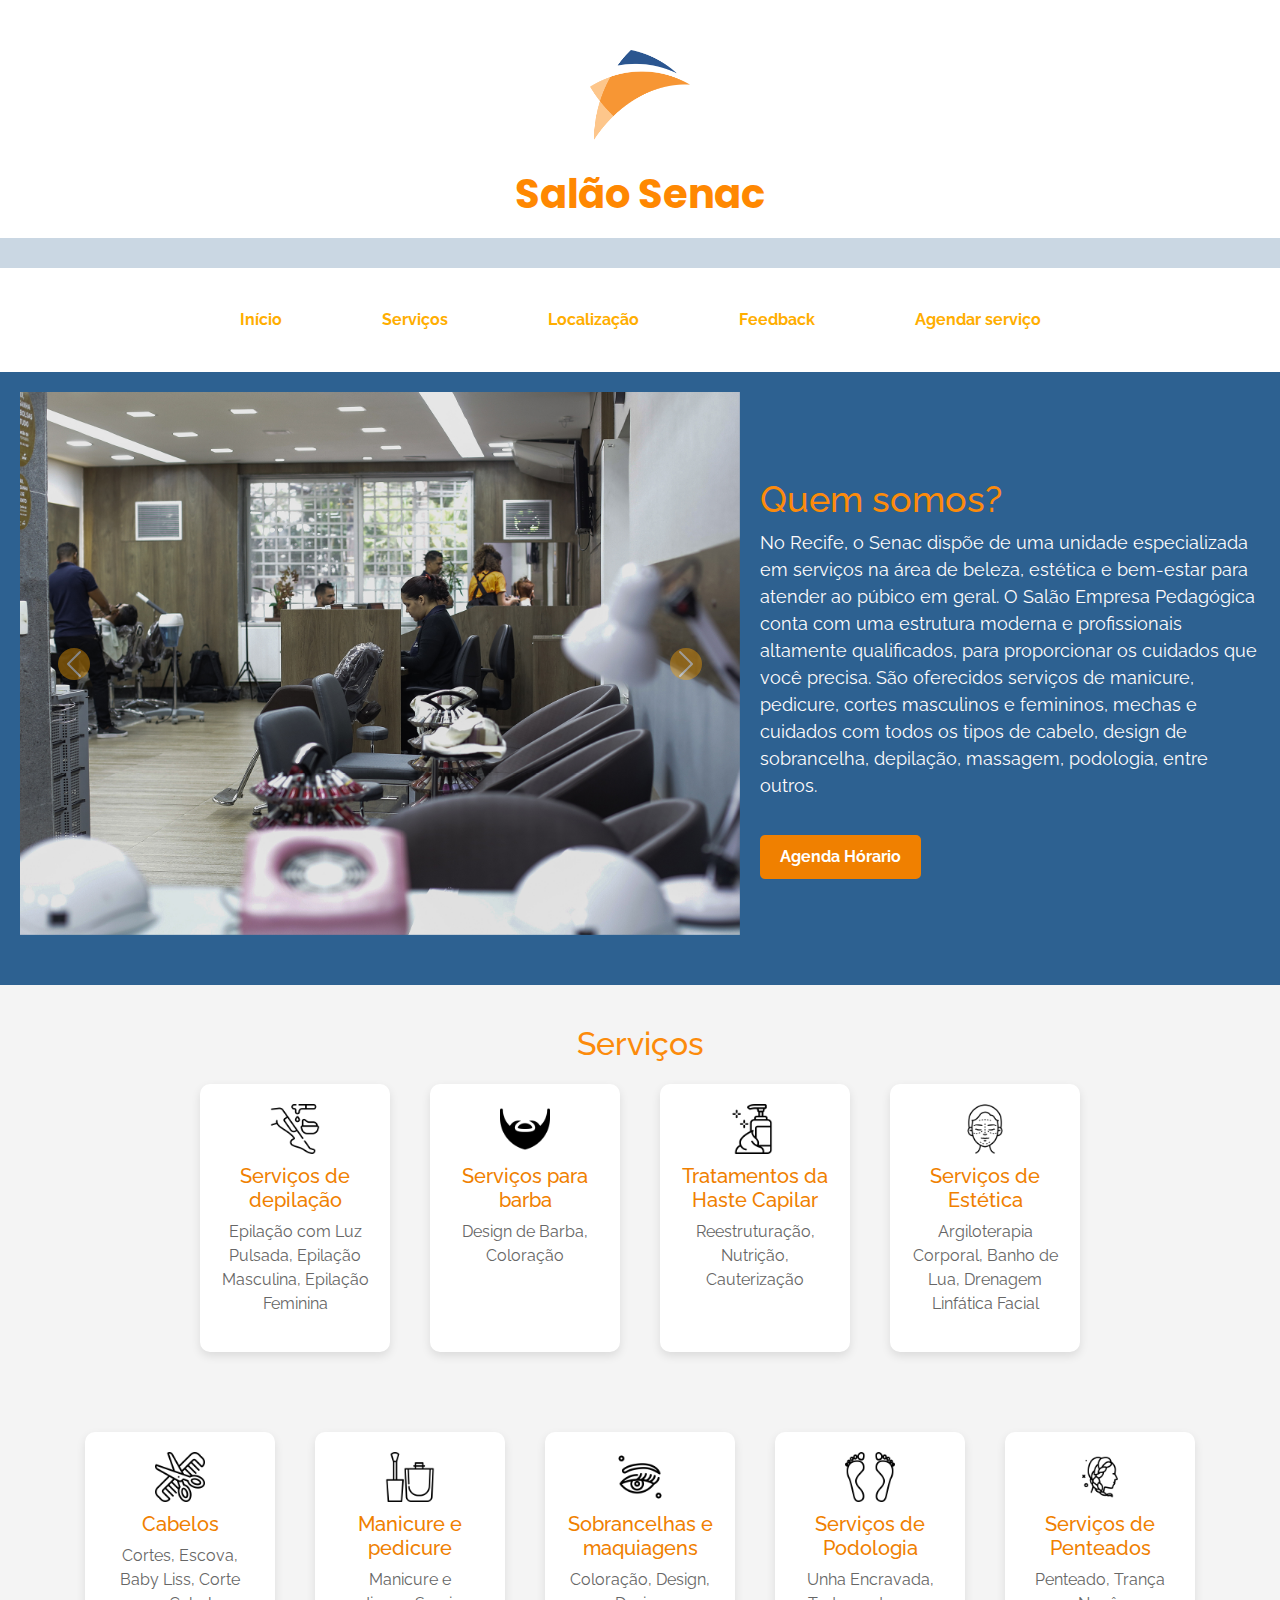
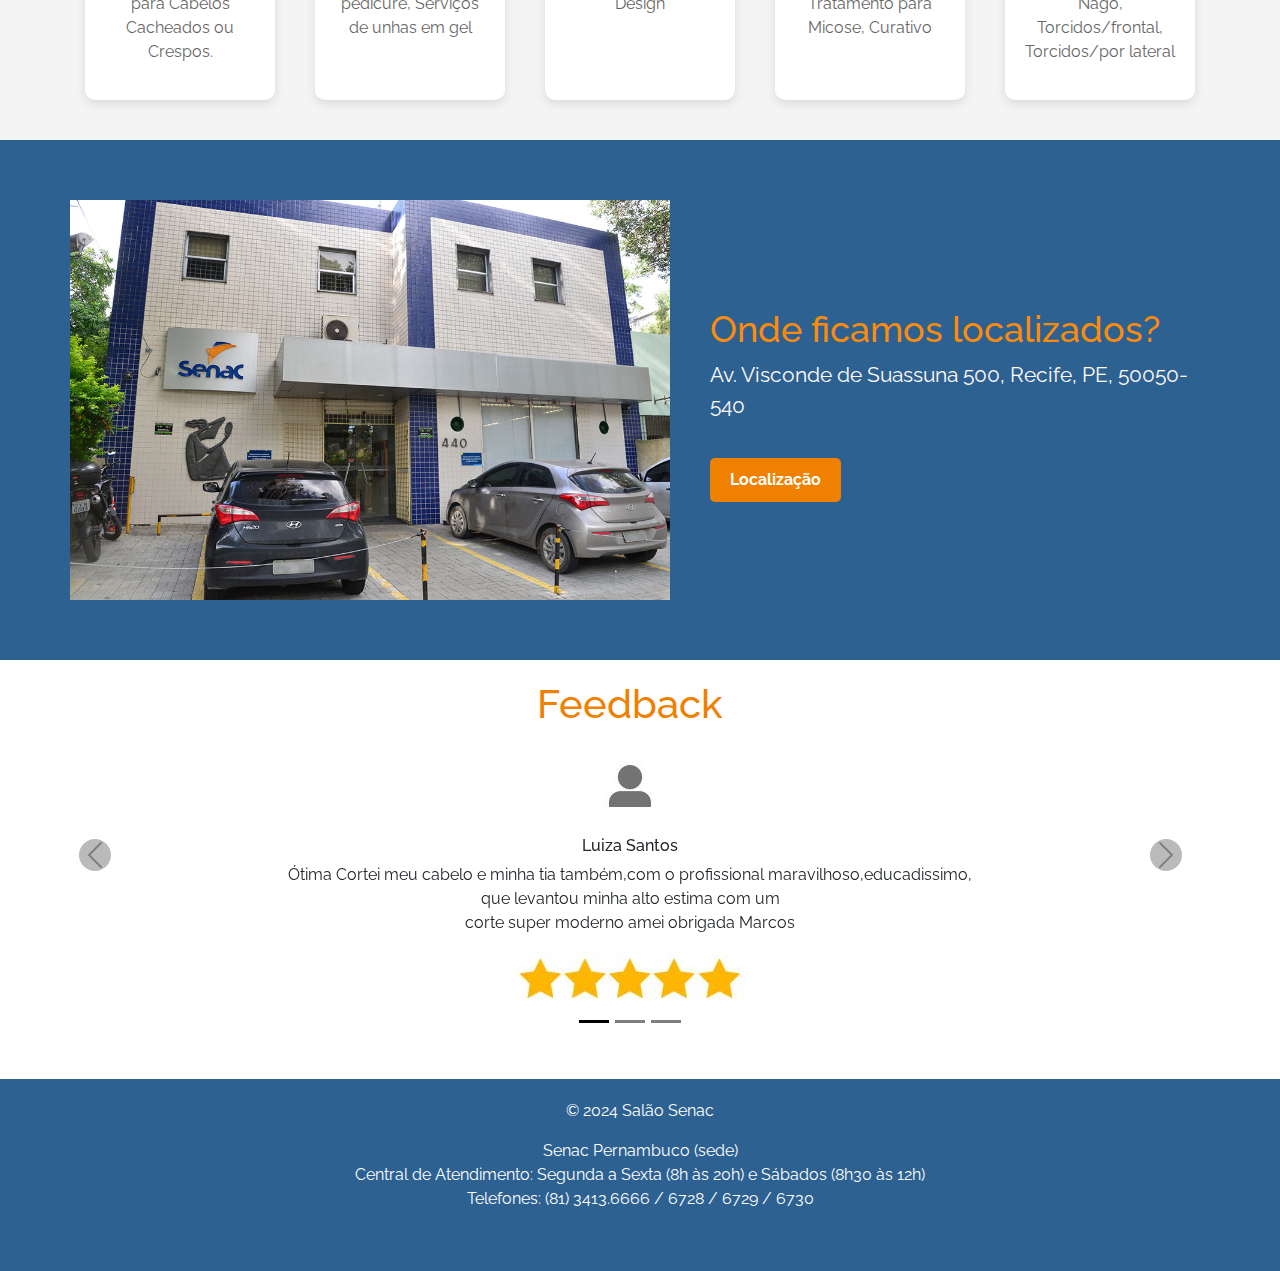
==== index.html @ ad8739a0 "index.html" ====
<!DOCTYPE html>
<html lang="pt-br">
<head>
    <meta charset="UTF-8">
    <meta name="viewport" content="width=device-width, initial-scale=1.0">
    <title>Salão Senac</title>
    <link rel="stylesheet" href="style/style.css">
    <link rel="shortcut icon" href="style/favicon.ico" type="image/x-icon">
    <link href="https://cdn.jsdelivr.net/npm/bootstrap@5.3.3/dist/css/bootstrap.min.css" rel="stylesheet" integrity="sha384-QWTKZyjpPEjISv5WaRU9OFeRpok6YctnYmDr5pNlyT2bRjXh0JMhjY6hW+ALEwIH" crossorigin="anonymous">
    <link rel="stylesheet" href="https://cdn.jsdelivr.net/npm/bootstrap-icons@1.11.3/font/bootstrap-icons.min.css">
    <link href="https://fonts.googleapis.com/css2?family=Poppins:wght@300;400;600&display=swap" rel="stylesheet">
</head>
<body>


    <div class="header">
      <img src="img/ico-logo.png" alt="Logo Senac">
        <h1>Salão Senac</h1>
    </div>
    <hr class="div custom-hr">

    <div class="nav">
        <a href="#inicio">Início</a>
        <a href="#services">Serviços</a>
        <a href="#localizacao">Localização</a>
        <a href="#Feedback">Feedback</a>
        <a href="componentes/agendamento.html">Agendar serviço</a>
    </div>

    <div class="inicio" id="inicio">
        <div id="carouselExample" class="carousel slide">
            <div class="carousel-inner">
              <div class="carousel-item active">
                <img src="img/FA3E0E1.jpg" class="d-block w-100" alt="...">
              </div>
              <div class="carousel-item">
                <img src="img/FAA7E41.jpg" class="d-block w-100" alt="...">
              </div>
              <div class="carousel-item">
                <img src="img/FACF621-1024x773.jpg" class="d-block w-100" alt="...">
              </div>
            </div>
            <button class="carousel-control-prev" type="button" data-bs-target="#carouselExample" data-bs-slide="prev">
              <span class="carousel-control-prev-icon" aria-hidden="true"></span>
              <span class="visually-hidden">Previous</span>
            </button>
            <button class="carousel-control-next" type="button" data-bs-target="#carouselExample" data-bs-slide="next">
              <span class="carousel-control-next-icon" aria-hidden="true"></span>
              <span class="visually-hidden">Next</span>
            </button>
          </div>

          
        <div class="inicio-content">
            <h2>Quem somos?</h2>

            <p>No Recife, o Senac dispõe de uma unidade especializada em serviços na área de beleza, estética e bem-estar para atender ao púbico em geral. O Salão Empresa Pedagógica conta com uma estrutura moderna e profissionais altamente qualificados, para proporcionar os cuidados que você precisa. São oferecidos serviços de manicure, pedicure, cortes masculinos e femininos, mechas e cuidados com todos os tipos de cabelo, design de sobrancelha, depilação, massagem, podologia, entre outros.</p>
            <a href="componentes/agendamento.html">Agenda Hórario</a>
        </div>
    </div>

    <div class="services" id="services">
        <h3>Serviços</h3>
        <div class="service-items">
            <div class="service-item">
                <a href="componente/depilacao.html"><img src="img/depilacao.png" alt="Professional Team"></a>
                <h4>Serviços de depilação </h4>
                <p>Epilação com Luz Pulsada, Epilação Masculina, Epilação Feminina</p>
            </div>
            <div class="service-item">
                <a href="componente/barba.html"><img src="img/barba.png" alt="Qualification"></a>
                <h4>Serviços para barba</h4>
                <p>Design de Barba, Coloração </p>
            </div>
            <div class="service-item">
                <a href="componente/tratamentos.html"><img src="img/locao.png" alt="Premium Products"></a>
                <h4>Tratamentos da Haste Capilar</h4>
                <p>Reestruturação, Nutrição, Cauterização  </p>
            </div>
            <div class="service-item">
               <a href="componente/estetica.html"><img src="img/cirurgia-plastica.png" alt="Equipment"></a>
                <h4>Serviços de Estética</h4>
                <p>Argiloterapia Corporal, Banho de Lua, Drenagem Linfática Facial</p>
            </div>
        </div>
    </div>
    <div class="id services">
        <div class="service-items">
            <div class="service-item">
                <a href="componente/servicoscapilares.html"><img src="img/corte-de-cabelo.png" alt="Professional Team"></a>
                <h4>Cabelos</h4>
                <p>Cortes, Escova, Baby Liss, Corte para Cabelos Cacheados ou Crespos.</p>
            </div>
            <div class="service-item">
                <a href="componente/manicure.html"><img src="img/lixador-de-unha.png" alt="Manicure e pedicure"></a>
                <h4>Manicure e pedicure</h4>
                <p>Manicure e pedicure, Serviços de unhas em gel </p>
            </div>
            <div class="service-item">
                <a href="componente/sobrancelha.html"><img src="img/maquiagem-dos-olhos.png" alt="Premium Products"></a>
                <h4>Sobrancelhas e maquiagens</h4>
                <p>Coloração, Design, Design </p>
            </div>
            <div class="service-item">
                <a href="componente/podologia.html"><img src="img/pes.png" alt="Equipment"></a>
                <h4>Serviços de Podologia</h4>
                <p>Unha Encravada, Tratamento para Micose, Curativo   </p>
            </div>
            <div class="service-item">
                <a href="componente/penteados.html"><img src="img/tranca.png" alt="Equipment"></a>
                <h4>Serviços de Penteados</h4>
                <p>Penteado, Trança Nagô, Torcidos/frontal,
                    Torcidos/por lateral</p>
            </div>
        </div>
    </div>

    <div class="localizacao" id="localizacao">
        <img src="img/uip-13.jpg" alt="Salon Image">
        <div class="localizacao-content">
            <h2>Onde ficamos localizados?</h2>
            <p>Av. Visconde de Suassuna 500, Recife, PE, 50050-540 </p>
            <a href="https://www.bing.com/maps?osid=ac6baf46-d541-4755-b973-758f4d7f18a7&cp=-8.052388~-34.885926&lvl=16&pi=0&imgid=82b41084-49c3-4c52-b484-73b9102d6ed8&v=2&sV=2&form=S00027" target="_blank" rel="noopener noreferrer">Localização</a>
        </div>
    </div>

    <div id="carouselExampleDark" class="carousel carousel-dark slide">
        <div class="carousel-indicators" id="Feedback">
          <button type="button" data-bs-target="#carouselExampleDark" data-bs-slide-to="0" class="active" aria-current="true" aria-label="Slide 1"></button>
          <button type="button" data-bs-target="#carouselExampleDark" data-bs-slide-to="1" aria-label="Slide 2"></button>
          <button type="button" data-bs-target="#carouselExampleDark" data-bs-slide-to="2" aria-label="Slide 3"></button>
        </div>
        <div class="carousel-inner">
          <h3>Feedback</h3>
          <div class="carousel-item active" style="text-align: center;" data-bs-interval="10000">
           <img src="img/Design sem nome (3).jpg" alt="">
           <h6>Luiza Santos</h6>
              <p> Ótima
                Cortei meu cabelo e minha tia também,com o profissional maravilhoso,educadissimo, <br>que levantou  minha alto estima com um <br>corte super moderno amei obrigada Marcos</p>
              <img src="img/Design sem nome.jpg" alt="">
            <div class="carousel-caption d-none d-md-block">
            </div>
          </div>
          <div class="carousel-item" style="text-align: center;" data-bs-interval="2000">
            <img src="img/Design sem nome (3).jpg" alt="">
            <h6>Camila Silva</h6>
              <p>Neste dia em que fui ao Senac, tive um dia de princesa. Saí muito satisfeita,<br> pois lá fui atendida por uma cabeleireira que me deixou ainda mais bela.</p>
              <img src="img/Design sem nome (1).jpg" alt="">
            <div class="carousel-caption d-none d-md-block">
            </div>
          </div>
          <div class="carousel-item" style="text-align: center;">
            <img src="img/Design sem nome (3).jpg" alt="">
            <h6>Gabrila Santana</h6>
            <p>Profissionais de qualidade e responsáveis, que pensam <br>no cliente em vez de pensar no lucro. Muito bom, parabéns </p>
              <img src="img/Design sem nome.jpg" alt="">
            <div class="carousel-caption d-none d-md-block">
            </div>
          </div>
        </div>
        <br>
        <br>
        <button class="carousel-control-prev" type="button" data-bs-target="#carouselExampleDark" data-bs-slide="prev">
          <span class="carousel-control-prev-icon" aria-hidden="true"></span>
          <span class="visually-hidden">Previous</span>
        </button>
        <button class="carousel-control-next" type="button" data-bs-target="#carouselExampleDark" data-bs-slide="next">
          <span class="carousel-control-next-icon" aria-hidden="true"></span>
          <span class="visually-hidden">Next</span>
        </button>
      </div>
    <footer id="contato">
        <p>© 2024 Salão Senac</p>
        <p>Senac Pernambuco (sede) <br>
          Central de Atendimento: Segunda a Sexta (8h às 20h) e Sábados (8h30 às 12h) <br>
            Telefones: (81) 3413.6666 / 6728 / 6729 / 6730</p>
            <br>
    </footer>
<script src="https://cdn.jsdelivr.net/npm/bootstrap@5.3.3/dist/js/bootstrap.bundle.min.js" integrity="sha384-YvpcrYf0tY3lHB60NNkmXc5s9fDVZLESaAA55NDzOxhy9GkcIdslK1eN7N6jIeHz" crossorigin="anonymous"></script>
</body>
</html>
---- style/style.css ----
@import url('https://fonts.googleapis.com/css2?family=Dosis:wght@200..800&family=Playfair+Display:ital,wght@0,400..900;1,400..900&family=Raleway:ital,wght@0,100..900;1,100..900&display=swap');
*{
    font-family: "Raleway", sans-serif;
}
body {
    margin: 0;
    padding: 0;
    background-color: #f4f4f4;
}
.custom-hr {
    border: none;              
    height: 30px;              
    background-color: #2d6191; 
    margin: 0;                 
  }
a:hover{
    color: #ff730062;
    transform: scale(1.05);
}

/* Header */
.header {
    background-color: #ffffff;
    padding: 20px;
    margin: auto;
   
}
.header img{
    height: 90px;
     display: block;
     margin: 30px auto;
      width: 100px;

}

.header h1 {
    font-family: 'Poppins', sans-serif;
    font-weight: 700; 
    margin: 0;
    color: #FF8801;
    margin-top: 30px;
    text-align: center;
}

/* Navigation */
.nav {
    background-color: #ffffff;
    padding: 40px 0;
    display: flex;
    justify-content: center;
   
}


.nav a {
    color: rgb(255, 174, 0);
    text-decoration: none;
    margin: 0 50px;
    font-weight: bold;
    transition:  transform 0.5s ease;
}
/* Hero Section */
.inicio {
    display: flex;
    justify-content: space-between;
    align-items: center;
    background-color: #2d6191;
    padding: 20px;}

.inicio img {
    max-width: 730px;
    margin-right: 80px;
}

.inicio-content {
    max-width: 500px;
}

.inicio-content h2 {
    font-size: 36px;
    color: #fc8b0b;
    gap: 15px;
}

.inicio-content p {
    font-size: 18px;
    color: #fffcfc;
}

.inicio-content a {
    display: inline-block;
    margin-top: 20px;
    background-color: #f08000;
    color: white;
    padding: 10px 20px;
    text-decoration: none;
    font-weight: bold;
    border-radius: 5px;
    transition:  transform 0.5s ease;
}

/* Services Section */
.services {
    background-color: #f4f4f4;
    padding: 40px 0;
    text-align: center;
}

.services h3 {
    font-size: 32px;
    color:#fc8b0b;
    margin-bottom: 20px;
}

.service-items {
    display: flex;
    justify-content: center;
    gap: 40px;
}

.service-item {
    width: 190px;
    background-color: white;
    padding: 20px;
    border-radius: 10px;
    box-shadow: 0 4px 10px rgba(0, 0, 0, 0.1);
    transition: background-color 1s ease, transform 1s ease;
}
.service-item:hover {
    background-color: #f8c475; /* Muda a cor de fundo ao passar o mouse */
    box-shadow: 0 4px 15px rgba(250, 156, 102, 0.2); /* Adiciona uma sombra */
    cursor: pointer;
    transform: scale(1.1);
}

.service-item img {
    max-width: 50px;
    margin-bottom: 10px;
}

.service-item h4 {
    font-size: 20px;
    color: #f08000;
}

.service-item p {
    color: #666;
}
/* localizacao */
.localizacao {
    display: flex;
    justify-content: center;
    align-items: center;
    background-color: #2d6191;
    padding: 60px;
}

.localizacao img {
    max-width: 600px;
    margin-right: 40px;
}

.localizacao-content {
    max-width: 500px;
}

.localizacao-content h2 {
    font-size: 36px;
    color: #fc8b0b;
    margin-top: 10px;
}

.localizacao-content p {
    font-size: 21px;
    color: #fffafa;
}

.localizacao-content a {
    display: inline-block;
    margin-top: 20px;
    background-color: #f08000;
    color: white;
    padding: 10px 20px;
    text-decoration: none;
    font-weight: bold;
    border-radius: 5px;
    transition:  transform 0.5s ease;
}
/* feedback */
.carousel{
    margin-bottom: 30px;
    margin-right: 20px;
}
.carousel h3{
    text-align: center;
    color: #f08000;
    font-size: 40px;
    margin-top: 20px;
}
.carousel-control-prev-icon, 
.carousel-control-next-icon {
  background-color: rgba(255, 165, 0, 0.8); /* Laranja transparente */
  border-radius: 50%; /* Para deixar arredondado */
}
/* footer */
footer {
    padding: 20px;
    text-align: center;
    background-color: #2d6191;
    color: white;
}

.carousel{
    margin-bottom: 30px;
    margin-right: 20px;
}
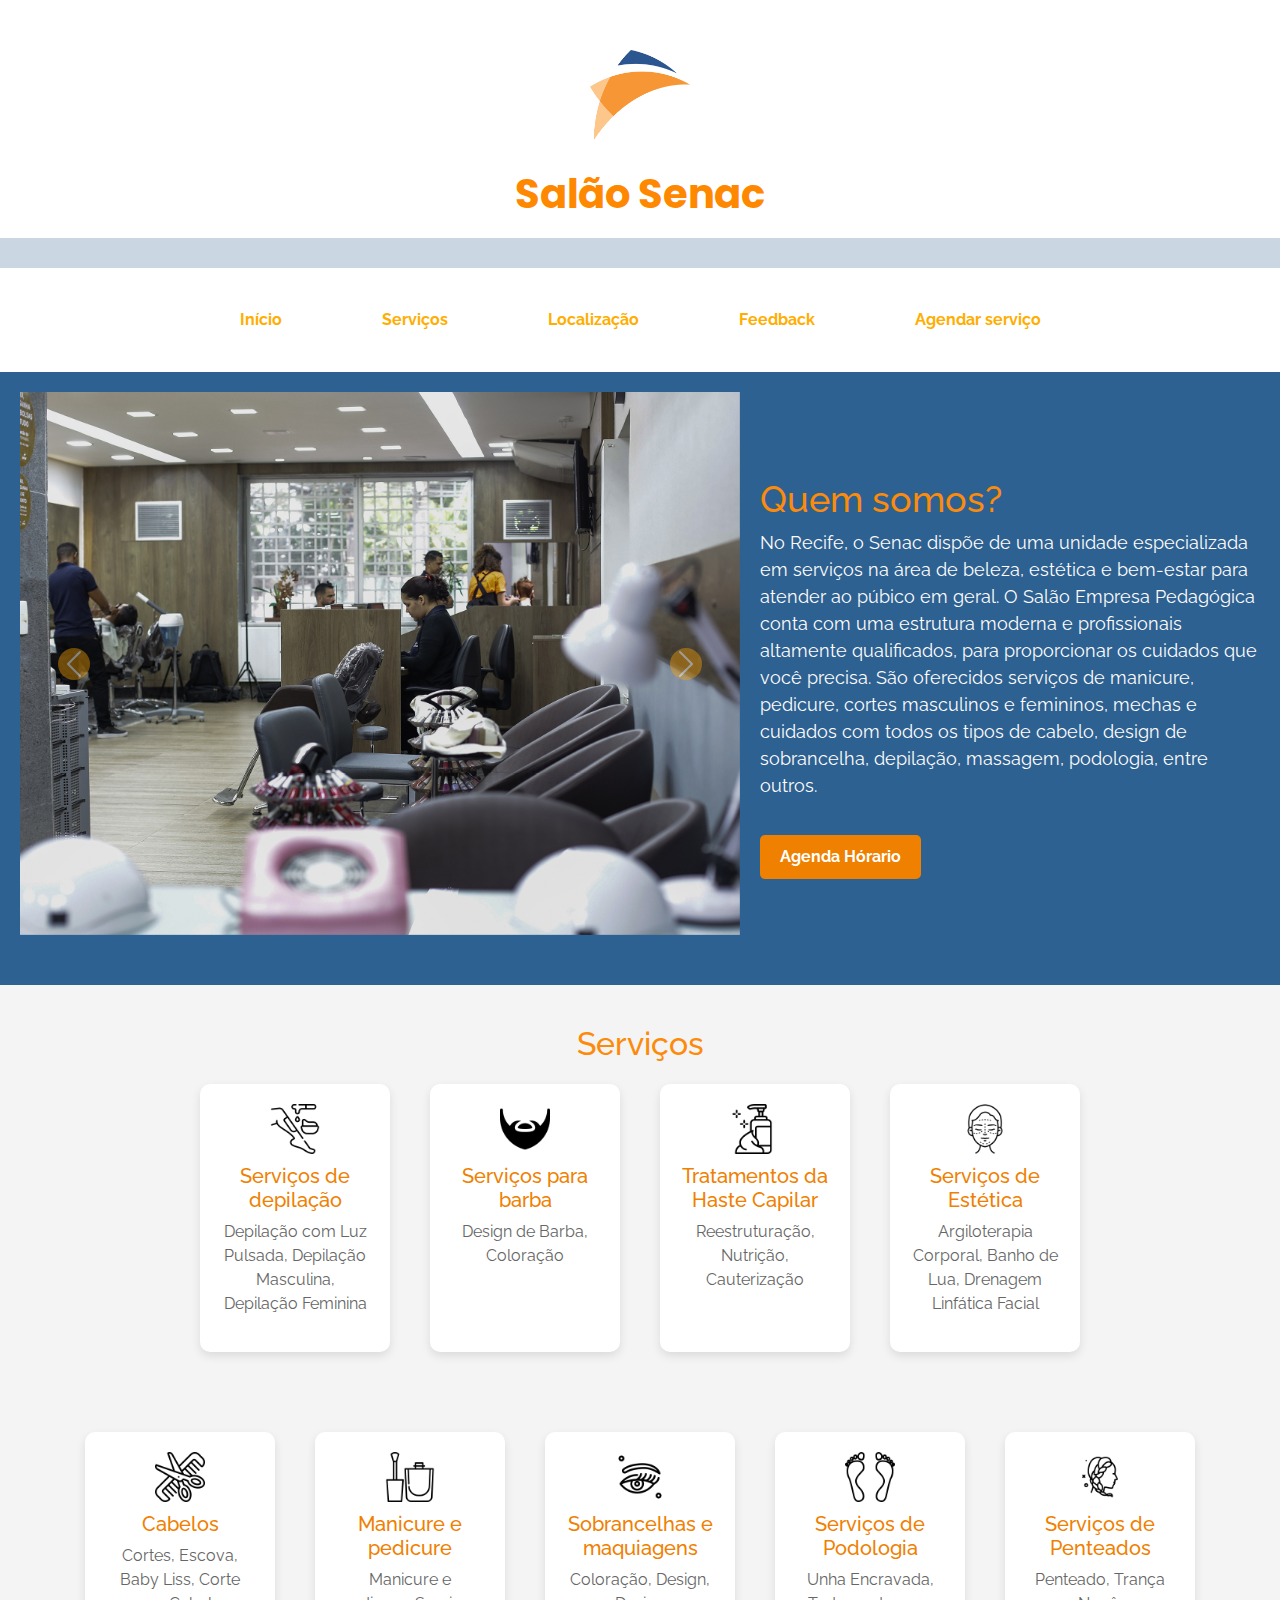
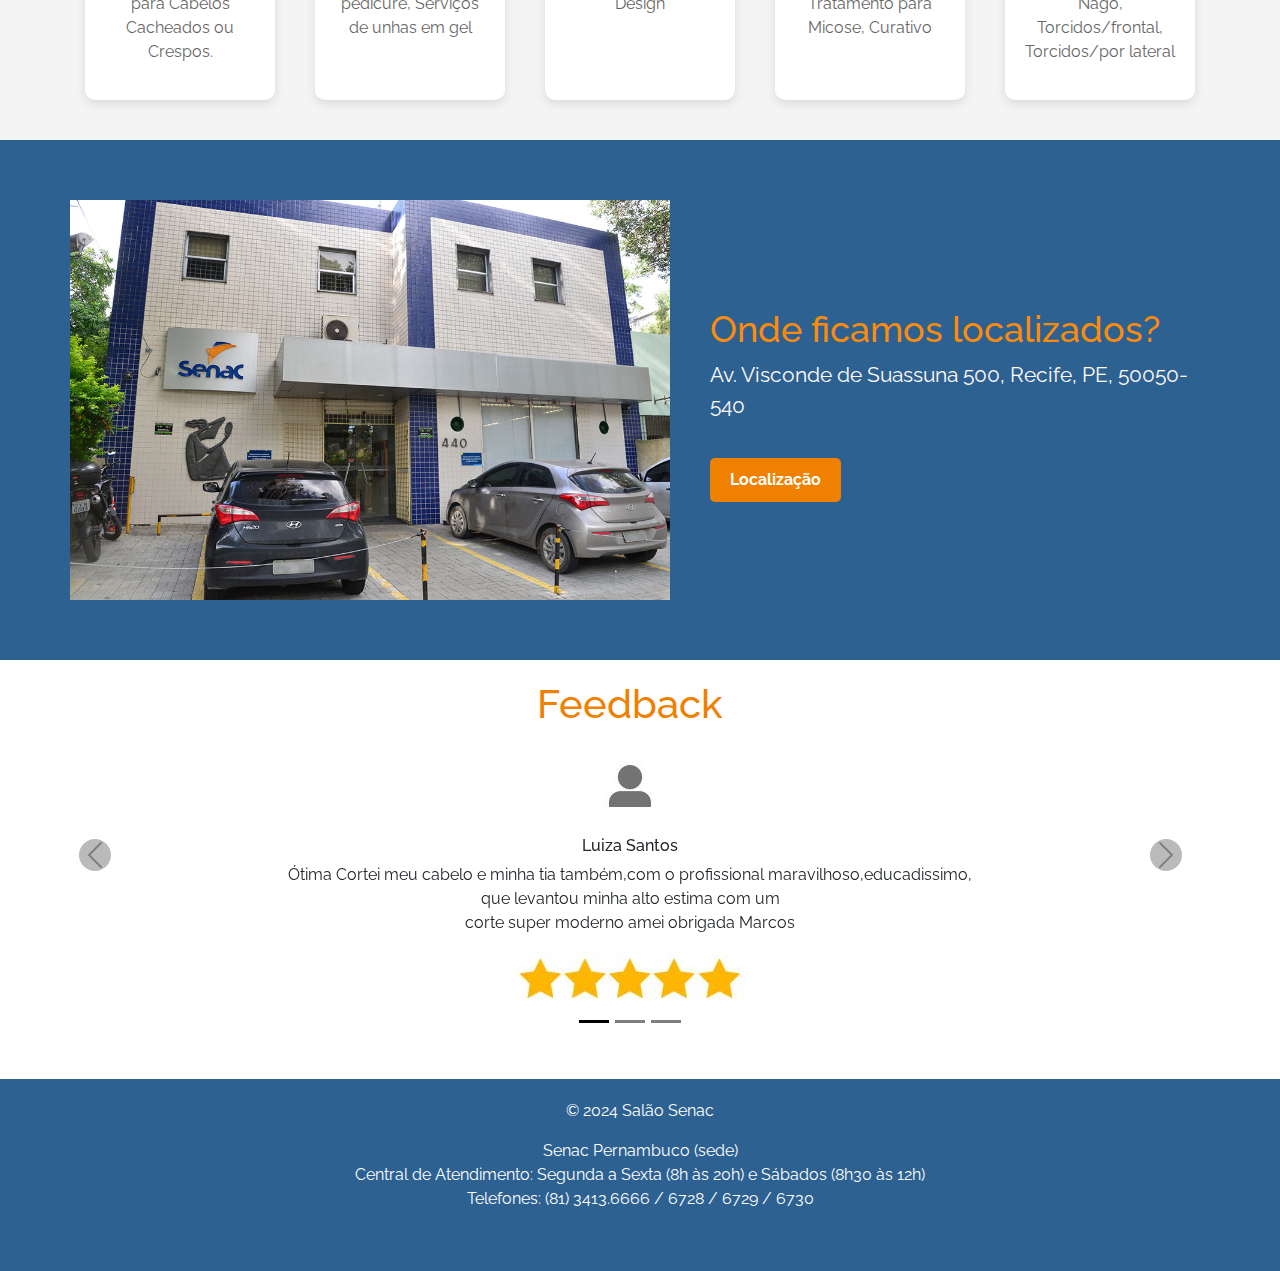
==== commit 90ed78fa: "correçõestextos.html" ====
--- a/index.html
+++ b/index.html
@@ -65,7 +65,7 @@
             <div class="service-item">
                 <a href="componente/depilacao.html"><img src="img/depilacao.png" alt="Professional Team"></a>
                 <h4>Serviços de depilação </h4>
-                <p>Epilação com Luz Pulsada, Epilação Masculina, Epilação Feminina</p>
+                <p>Depilação com Luz Pulsada, Depilação Masculina, Depilação Feminina</p>
             </div>
             <div class="service-item">
                 <a href="componente/barba.html"><img src="img/barba.png" alt="Qualification"></a>
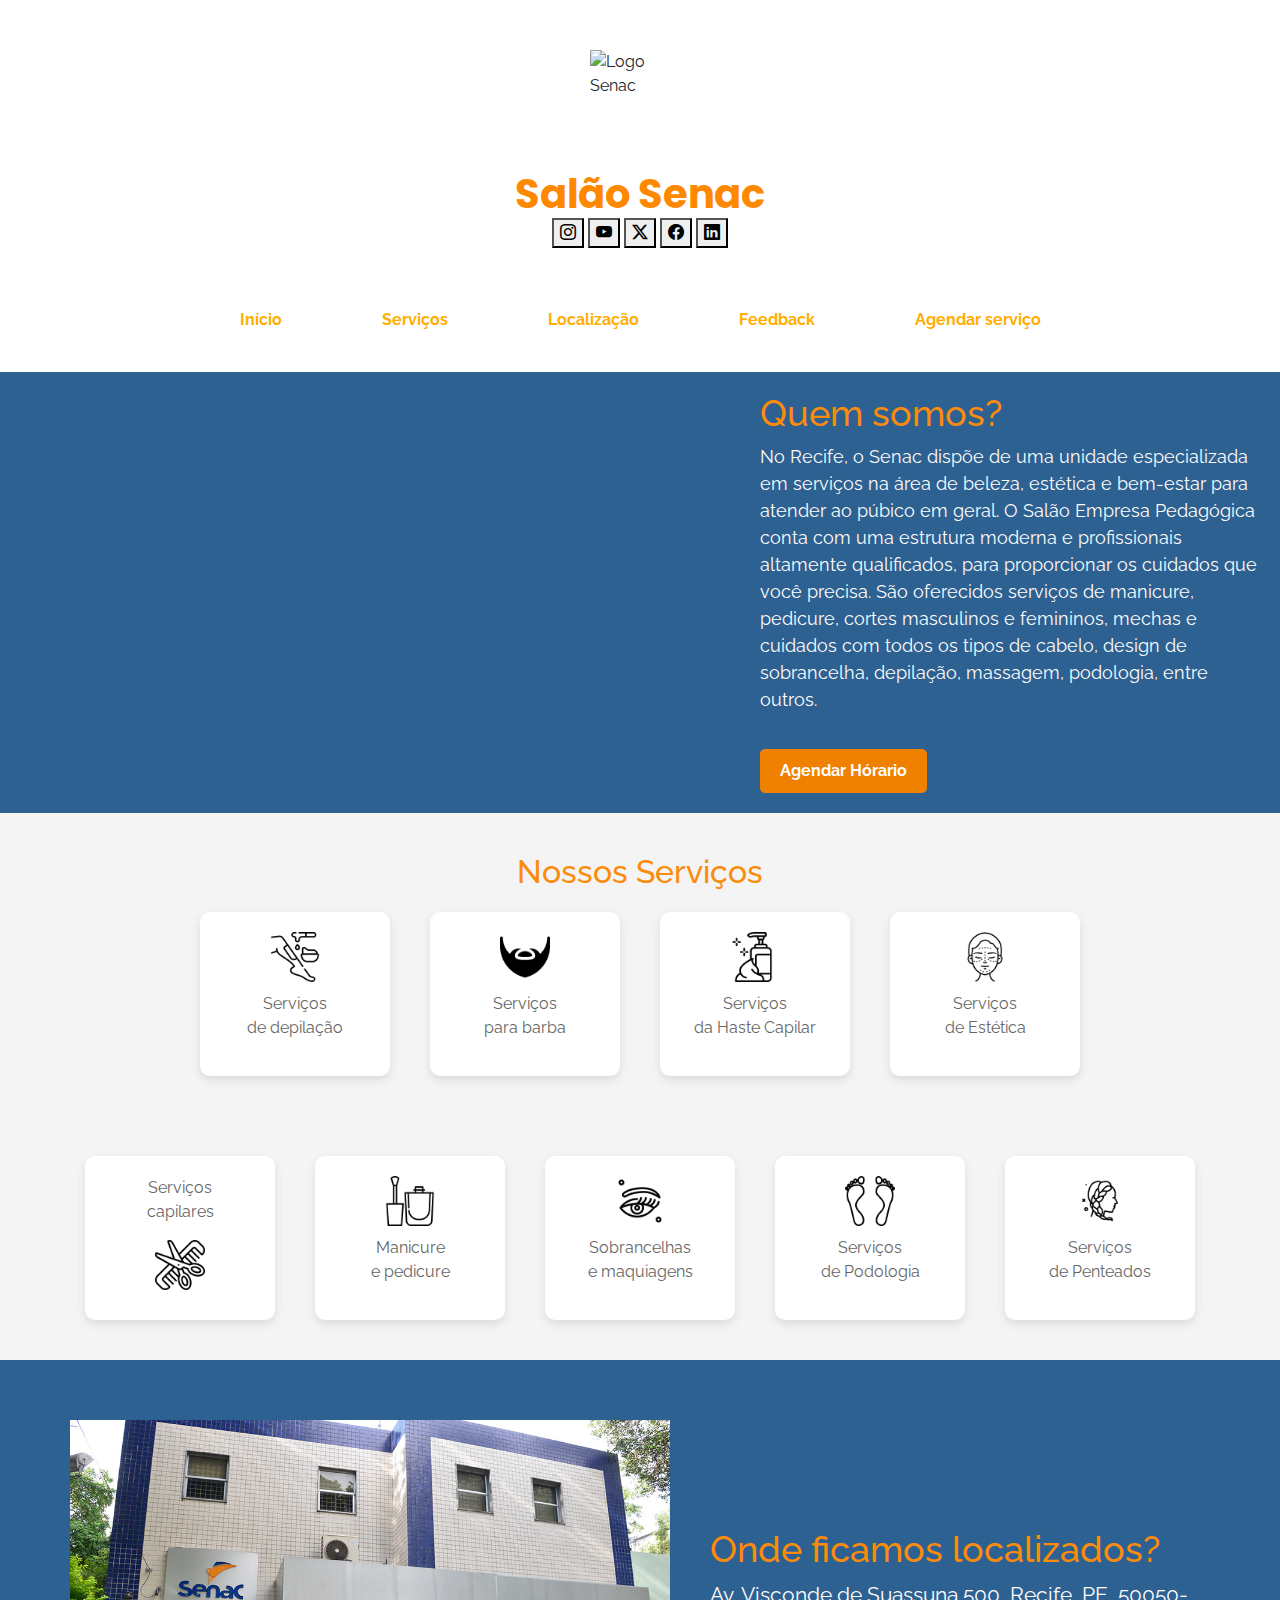
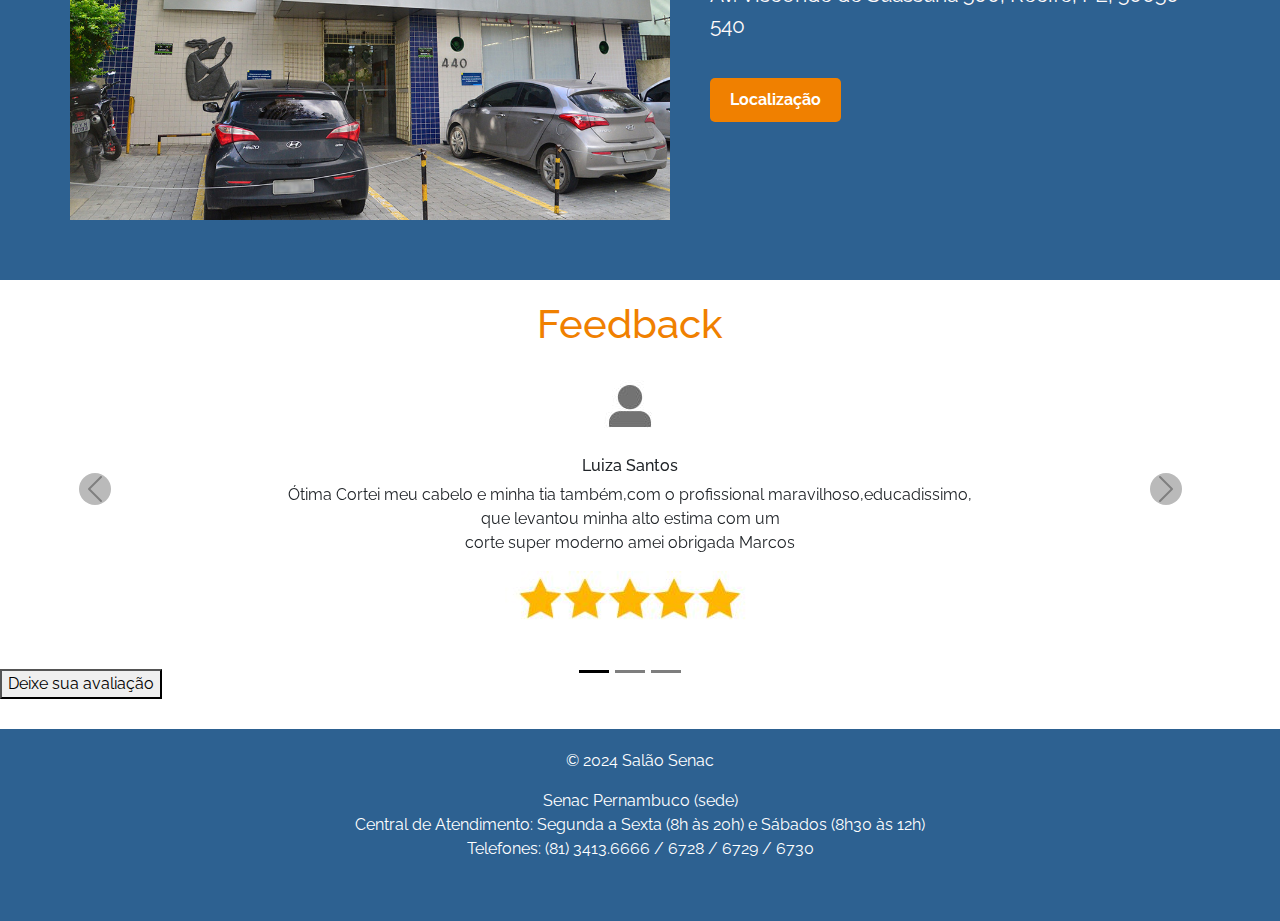
==== commit c00c669c: "alteração feita no index.html" ====
--- a/index.html
+++ b/index.html
@@ -13,104 +13,80 @@
 <body>
 
 
-    <div class="header">
-      <img src="img/ico-logo.png" alt="Logo Senac">
-        <h1>Salão Senac</h1>
-    </div>
-    <hr class="div custom-hr">
+  <div class="header">
+    <img src="img/senac-logo-2.png" alt="Logo Senac">
+    <h1>Salão Senac</h1>
+    <div class="btn-social" style="text-align: center;">
+      <a href="https://www.instagram.com/senacpe" target="_blank"><button><i class="bi bi-instagram"></i></button></a>
+      <a href="https://www.youtube.com/user/SenacPernambuco" target="_blank"><button><i class="bi bi-youtube"></i></button></a>
+      <a href="https://x.com/senacpe" target="_blank"><button><i class="bi bi-twitter-x"></i></button></a>
+      <a href="https://www.facebook.com/senacpe" target="_blank"><button><i class="bi bi-facebook"></i></button></a>
+      <a href="https://www.linkedin.com/company/senacpe" target="_blank"><button><i class="bi bi-linkedin"></i></button></a>
+
+  </div>
+</div>
 
     <div class="nav">
         <a href="#inicio">Início</a>
         <a href="#services">Serviços</a>
         <a href="#localizacao">Localização</a>
         <a href="#Feedback">Feedback</a>
-        <a href="componentes/agendamento.html">Agendar serviço</a>
+        <a href="componentes/cadastro.html">Agendar serviço</a>
     </div>
 
     <div class="inicio" id="inicio">
-        <div id="carouselExample" class="carousel slide">
-            <div class="carousel-inner">
-              <div class="carousel-item active">
-                <img src="img/FA3E0E1.jpg" class="d-block w-100" alt="...">
-              </div>
-              <div class="carousel-item">
-                <img src="img/FAA7E41.jpg" class="d-block w-100" alt="...">
-              </div>
-              <div class="carousel-item">
-                <img src="img/FACF621-1024x773.jpg" class="d-block w-100" alt="...">
-              </div>
-            </div>
-            <button class="carousel-control-prev" type="button" data-bs-target="#carouselExample" data-bs-slide="prev">
-              <span class="carousel-control-prev-icon" aria-hidden="true"></span>
-              <span class="visually-hidden">Previous</span>
-            </button>
-            <button class="carousel-control-next" type="button" data-bs-target="#carouselExample" data-bs-slide="next">
-              <span class="carousel-control-next-icon" aria-hidden="true"></span>
-              <span class="visually-hidden">Next</span>
-            </button>
-          </div>
-
-          
+      <img src="img/salão.png" alt="">
         <div class="inicio-content">
             <h2>Quem somos?</h2>
 
             <p>No Recife, o Senac dispõe de uma unidade especializada em serviços na área de beleza, estética e bem-estar para atender ao púbico em geral. O Salão Empresa Pedagógica conta com uma estrutura moderna e profissionais altamente qualificados, para proporcionar os cuidados que você precisa. São oferecidos serviços de manicure, pedicure, cortes masculinos e femininos, mechas e cuidados com todos os tipos de cabelo, design de sobrancelha, depilação, massagem, podologia, entre outros.</p>
-            <a href="componentes/agendamento.html">Agenda Hórario</a>
+            <a href="componentes/cadastro.html">Agendar Hórario</a>
         </div>
     </div>
 
-    <div class="services" id="services">
-        <h3>Serviços</h3>
+
+    <div class="services" id="servicos">
+        <h3> Nossos Serviços </h3>
         <div class="service-items">
             <div class="service-item">
                 <a href="componente/depilacao.html"><img src="img/depilacao.png" alt="Professional Team"></a>
-                <h4>Serviços de depilação </h4>
-                <p>Depilação com Luz Pulsada, Depilação Masculina, Depilação Feminina</p>
+                <p>Serviços <br>de depilação </p>
             </div>
             <div class="service-item">
                 <a href="componente/barba.html"><img src="img/barba.png" alt="Qualification"></a>
-                <h4>Serviços para barba</h4>
-                <p>Design de Barba, Coloração </p>
+                <p>Serviços <br> para barba</p>
             </div>
             <div class="service-item">
-                <a href="componente/tratamentos.html"><img src="img/locao.png" alt="Premium Products"></a>
-                <h4>Tratamentos da Haste Capilar</h4>
-                <p>Reestruturação, Nutrição, Cauterização  </p>
+                <a href="componentes/tratamentos.html"><img src="img/locao.png" alt="Premium Products"></a>
+                <p>Serviços <br>da Haste Capilar</p>
             </div>
             <div class="service-item">
                <a href="componente/estetica.html"><img src="img/cirurgia-plastica.png" alt="Equipment"></a>
-                <h4>Serviços de Estética</h4>
-                <p>Argiloterapia Corporal, Banho de Lua, Drenagem Linfática Facial</p>
+                <p>Serviços <br>de Estética</p>
             </div>
         </div>
     </div>
-    <div class="id services">
+    <div class="services">
         <div class="service-items">
             <div class="service-item">
-                <a href="componente/servicoscapilares.html"><img src="img/corte-de-cabelo.png" alt="Professional Team"></a>
-                <h4>Cabelos</h4>
-                <p>Cortes, Escova, Baby Liss, Corte para Cabelos Cacheados ou Crespos.</p>
+                <a href="componente/servicoscapilares.html"></a>
+                <p>Serviços <br>capilares</p><img src="img/corte-de-cabelo.png" alt="Professional Team">
             </div>
             <div class="service-item">
                 <a href="componente/manicure.html"><img src="img/lixador-de-unha.png" alt="Manicure e pedicure"></a>
-                <h4>Manicure e pedicure</h4>
-                <p>Manicure e pedicure, Serviços de unhas em gel </p>
+                <p>Manicure <br> e pedicure</p>
             </div>
             <div class="service-item">
                 <a href="componente/sobrancelha.html"><img src="img/maquiagem-dos-olhos.png" alt="Premium Products"></a>
-                <h4>Sobrancelhas e maquiagens</h4>
-                <p>Coloração, Design, Design </p>
+                <p>Sobrancelhas <br> e maquiagens</p>
             </div>
             <div class="service-item">
                 <a href="componente/podologia.html"><img src="img/pes.png" alt="Equipment"></a>
-                <h4>Serviços de Podologia</h4>
-                <p>Unha Encravada, Tratamento para Micose, Curativo   </p>
+                <p>Serviços <br> de Podologia</p>
             </div>
             <div class="service-item">
                 <a href="componente/penteados.html"><img src="img/tranca.png" alt="Equipment"></a>
-                <h4>Serviços de Penteados</h4>
-                <p>Penteado, Trança Nagô, Torcidos/frontal,
-                    Torcidos/por lateral</p>
+                <p>Serviços <br> de Penteados</p>
             </div>
         </div>
     </div>
@@ -147,17 +123,17 @@
               <p>Neste dia em que fui ao Senac, tive um dia de princesa. Saí muito satisfeita,<br> pois lá fui atendida por uma cabeleireira que me deixou ainda mais bela.</p>
               <img src="img/Design sem nome (1).jpg" alt="">
             <div class="carousel-caption d-none d-md-block">
+              </div>
             </div>
-          </div>
           <div class="carousel-item" style="text-align: center;">
             <img src="img/Design sem nome (3).jpg" alt="">
             <h6>Gabrila Santana</h6>
             <p>Profissionais de qualidade e responsáveis, que pensam <br>no cliente em vez de pensar no lucro. Muito bom, parabéns </p>
               <img src="img/Design sem nome.jpg" alt="">
             <div class="carousel-caption d-none d-md-block">
+              </div>
             </div>
           </div>
-        </div>
         <br>
         <br>
         <button class="carousel-control-prev" type="button" data-bs-target="#carouselExampleDark" data-bs-slide="prev">
@@ -168,6 +144,9 @@
           <span class="carousel-control-next-icon" aria-hidden="true"></span>
           <span class="visually-hidden">Next</span>
         </button>
+        <div class="btn-fac">
+          <button> Deixe sua avaliação </button>
+        </div>
       </div>
     <footer id="contato">
         <p>© 2024 Salão Senac</p>
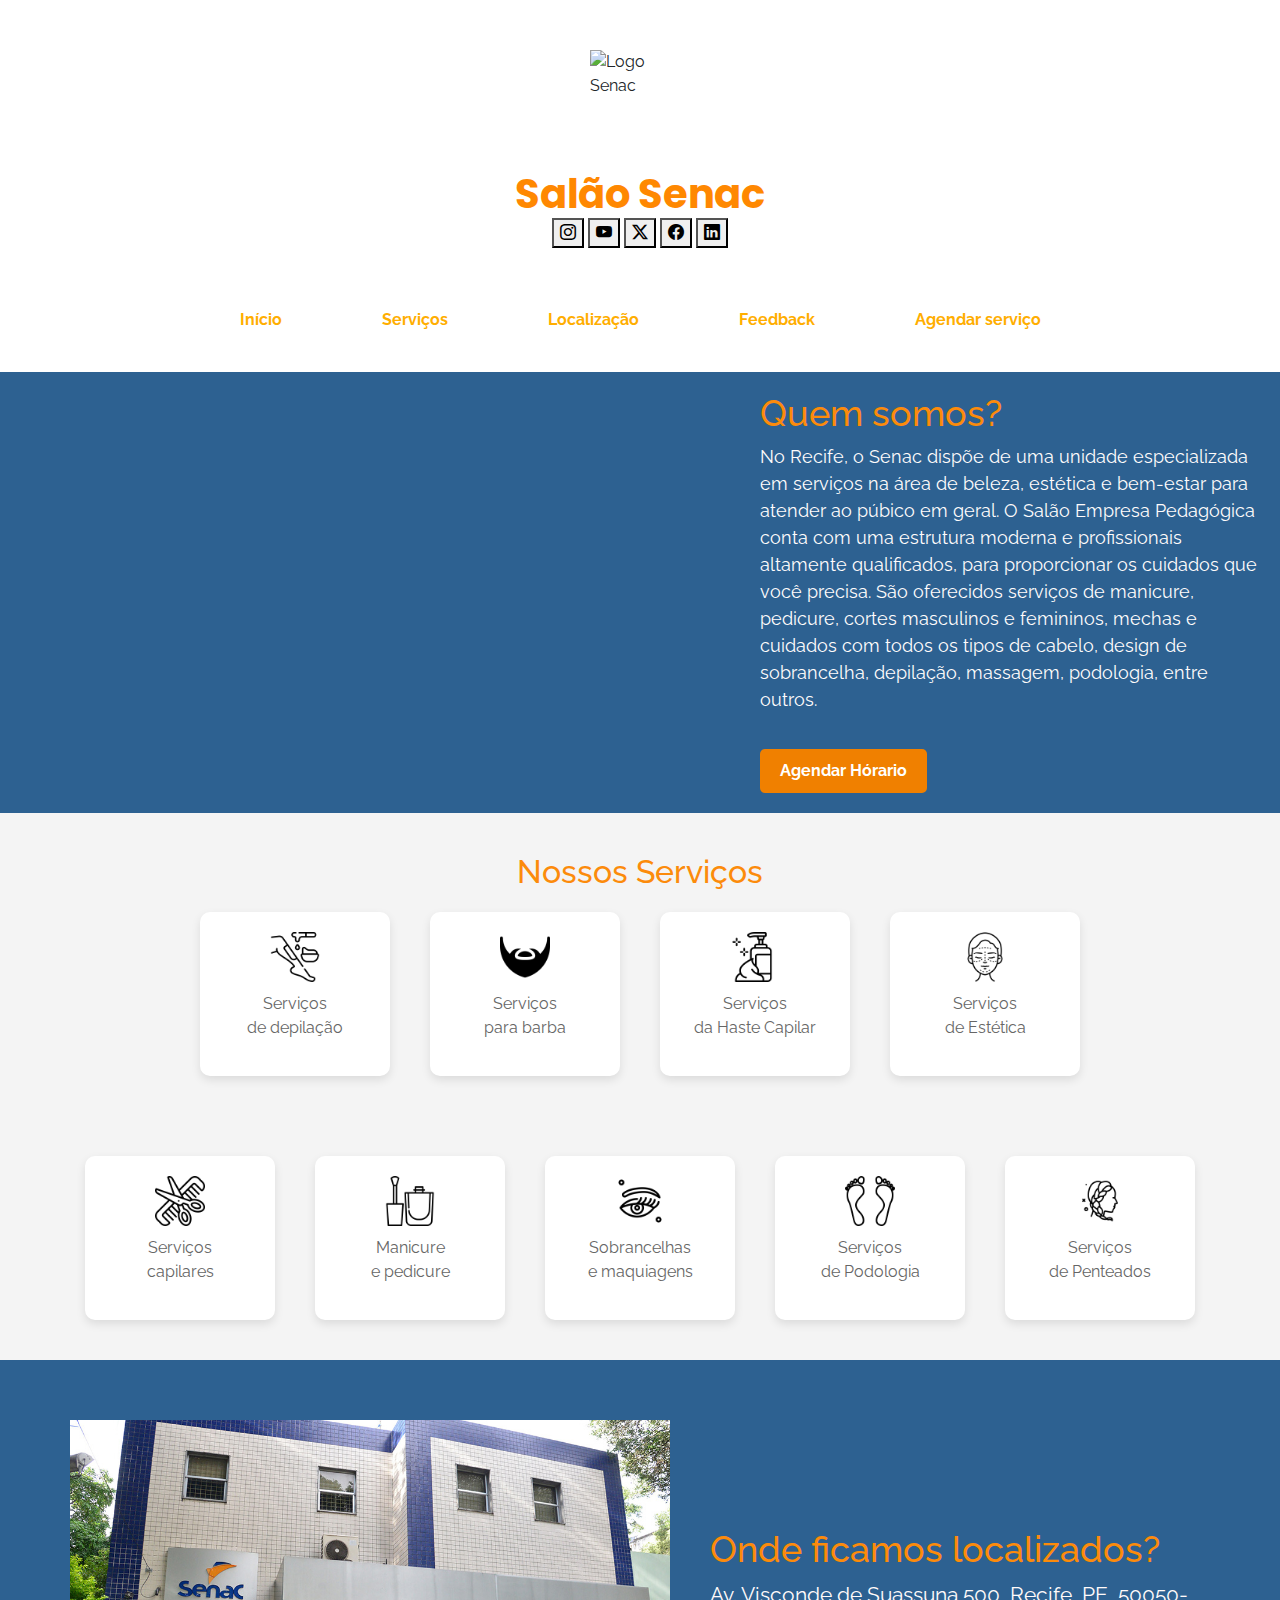
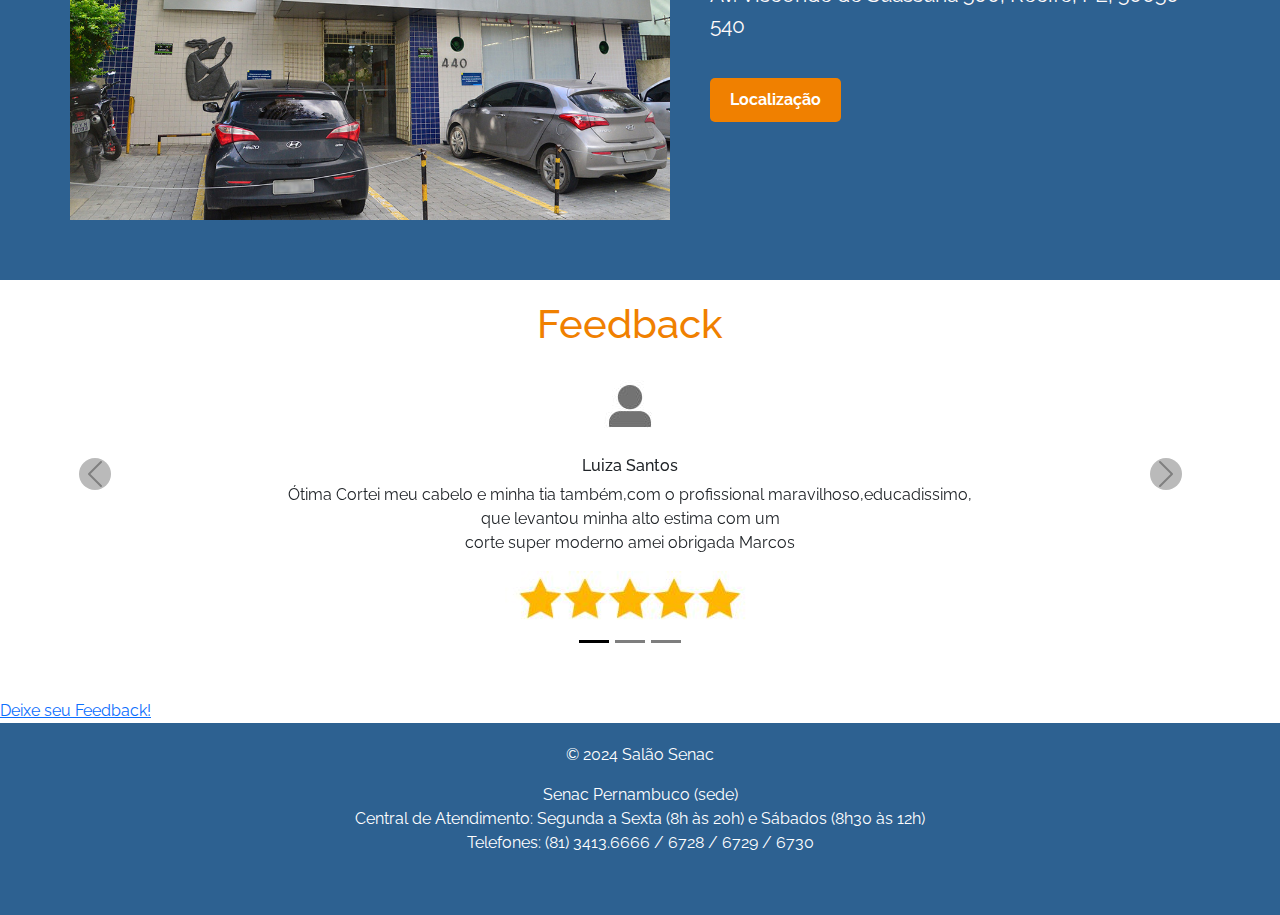
==== commit ddc1bd7d: "opção deixar feedback adicionada (falta funcionalidade).html" ====
--- a/index.html
+++ b/index.html
@@ -1,15 +1,18 @@
 <!DOCTYPE html>
 <html lang="pt-br">
+
 <head>
-    <meta charset="UTF-8">
-    <meta name="viewport" content="width=device-width, initial-scale=1.0">
-    <title>Salão Senac</title>
-    <link rel="stylesheet" href="style/style.css">
-    <link rel="shortcut icon" href="style/favicon.ico" type="image/x-icon">
-    <link href="https://cdn.jsdelivr.net/npm/bootstrap@5.3.3/dist/css/bootstrap.min.css" rel="stylesheet" integrity="sha384-QWTKZyjpPEjISv5WaRU9OFeRpok6YctnYmDr5pNlyT2bRjXh0JMhjY6hW+ALEwIH" crossorigin="anonymous">
-    <link rel="stylesheet" href="https://cdn.jsdelivr.net/npm/bootstrap-icons@1.11.3/font/bootstrap-icons.min.css">
-    <link href="https://fonts.googleapis.com/css2?family=Poppins:wght@300;400;600&display=swap" rel="stylesheet">
+  <meta charset="UTF-8">
+  <meta name="viewport" content="width=device-width, initial-scale=1.0">
+  <title>Salão Senac</title>
+  <link rel="stylesheet" href="style/style.css">
+  <link rel="shortcut icon" href="style/favicon.ico" type="image/x-icon">
+  <link href="https://cdn.jsdelivr.net/npm/bootstrap@5.3.3/dist/css/bootstrap.min.css" rel="stylesheet"
+    integrity="sha384-QWTKZyjpPEjISv5WaRU9OFeRpok6YctnYmDr5pNlyT2bRjXh0JMhjY6hW+ALEwIH" crossorigin="anonymous">
+  <link rel="stylesheet" href="https://cdn.jsdelivr.net/npm/bootstrap-icons@1.11.3/font/bootstrap-icons.min.css">
+  <link href="https://fonts.googleapis.com/css2?family=Poppins:wght@300;400;600&display=swap" rel="stylesheet">
 </head>
+
 <body>
 
 
@@ -18,143 +21,162 @@
     <h1>Salão Senac</h1>
     <div class="btn-social" style="text-align: center;">
       <a href="https://www.instagram.com/senacpe" target="_blank"><button><i class="bi bi-instagram"></i></button></a>
-      <a href="https://www.youtube.com/user/SenacPernambuco" target="_blank"><button><i class="bi bi-youtube"></i></button></a>
+      <a href="https://www.youtube.com/user/SenacPernambuco" target="_blank"><button><i
+            class="bi bi-youtube"></i></button></a>
       <a href="https://x.com/senacpe" target="_blank"><button><i class="bi bi-twitter-x"></i></button></a>
       <a href="https://www.facebook.com/senacpe" target="_blank"><button><i class="bi bi-facebook"></i></button></a>
-      <a href="https://www.linkedin.com/company/senacpe" target="_blank"><button><i class="bi bi-linkedin"></i></button></a>
+      <a href="https://www.linkedin.com/company/senacpe" target="_blank"><button><i
+            class="bi bi-linkedin"></i></button></a>
 
+    </div>
   </div>
-</div>
 
-    <div class="nav">
-        <a href="#inicio">Início</a>
-        <a href="#services">Serviços</a>
-        <a href="#localizacao">Localização</a>
-        <a href="#Feedback">Feedback</a>
-        <a href="componentes/cadastro.html">Agendar serviço</a>
+  <div class="nav">
+    <a href="#inicio">Início</a>
+    <a href="#services">Serviços</a>
+    <a href="#localizacao">Localização</a>
+    <a href="#Feedback">Feedback</a>
+    <a href="componentes/cadastro.html">Agendar serviço</a>
+  </div>
+
+  <div class="inicio" id="inicio">
+    <img src="img/salão.png" alt="">
+    <div class="inicio-content">
+      <h2>Quem somos?</h2>
+
+      <p>No Recife, o Senac dispõe de uma unidade especializada em serviços na área de beleza, estética e bem-estar para
+        atender ao púbico em geral. O Salão Empresa Pedagógica conta com uma estrutura moderna e profissionais altamente
+        qualificados, para proporcionar os cuidados que você precisa. São oferecidos serviços de manicure, pedicure,
+        cortes masculinos e femininos, mechas e cuidados com todos os tipos de cabelo, design de sobrancelha, depilação,
+        massagem, podologia, entre outros.</p>
+      <a href="componentes/cadastro.html">Agendar Hórario</a>
     </div>
-
-    <div class="inicio" id="inicio">
-      <img src="img/salão.png" alt="">
-        <div class="inicio-content">
-            <h2>Quem somos?</h2>
-
-            <p>No Recife, o Senac dispõe de uma unidade especializada em serviços na área de beleza, estética e bem-estar para atender ao púbico em geral. O Salão Empresa Pedagógica conta com uma estrutura moderna e profissionais altamente qualificados, para proporcionar os cuidados que você precisa. São oferecidos serviços de manicure, pedicure, cortes masculinos e femininos, mechas e cuidados com todos os tipos de cabelo, design de sobrancelha, depilação, massagem, podologia, entre outros.</p>
-            <a href="componentes/cadastro.html">Agendar Hórario</a>
-        </div>
-    </div>
+  </div>
 
 
-    <div class="services" id="servicos">
-        <h3> Nossos Serviços </h3>
-        <div class="service-items">
-            <div class="service-item">
-                <a href="componente/depilacao.html"><img src="img/depilacao.png" alt="Professional Team"></a>
-                <p>Serviços <br>de depilação </p>
-            </div>
-            <div class="service-item">
-                <a href="componente/barba.html"><img src="img/barba.png" alt="Qualification"></a>
-                <p>Serviços <br> para barba</p>
-            </div>
-            <div class="service-item">
-                <a href="componentes/tratamentos.html"><img src="img/locao.png" alt="Premium Products"></a>
-                <p>Serviços <br>da Haste Capilar</p>
-            </div>
-            <div class="service-item">
-               <a href="componente/estetica.html"><img src="img/cirurgia-plastica.png" alt="Equipment"></a>
-                <p>Serviços <br>de Estética</p>
-            </div>
+  <div class="services" id="servicos">
+    <h3> Nossos Serviços </h3>
+    <div class="service-items">
+      <div class="service-item">
+        <a href="componente/depilacao.html"><img src="img/depilacao.png" alt="Professional Team"></a>
+        <p>Serviços <br>de depilação </p>
+      </div>
+      <div class="service-item">
+        <a href="componente/barba.html"><img src="img/barba.png" alt="Qualification"></a>
+        <p>Serviços <br> para barba</p>
+      </div>
+      <div class="service-item">
+        <a href="componentes/tratamentos.html"><img src="img/locao.png" alt="Premium Products"></a>
+        <p>Serviços <br>da Haste Capilar</p>
+      </div>
+      <div class="service-item">
+        <a href="componente/estetica.html"><img src="img/cirurgia-plastica.png" alt="Equipment"></a>
+        <p>Serviços <br>de Estética</p>
+      </div>
+    </div>
+  </div>
+  <div class="services">
+    <div class="service-items">
+      <div class="service-item">
+        <a href="componente/servicoscapilares.html"><img src="img/corte-de-cabelo.png" alt="Professional Team"></a>
+        <p>Serviços <br>capilares</p>
+      </div>
+      <div class="service-item">
+        <a href="componente/manicure.html"><img src="img/lixador-de-unha.png" alt="Manicure e pedicure"></a>
+        <p>Manicure <br> e pedicure</p>
+      </div>
+      <div class="service-item">
+        <a href="componente/sobrancelha.html"><img src="img/maquiagem-dos-olhos.png" alt="Premium Products"></a>
+        <p>Sobrancelhas <br> e maquiagens</p>
+      </div>
+      <div class="service-item">
+        <a href="componente/podologia.html"><img src="img/pes.png" alt="Equipment"></a>
+        <p>Serviços <br> de Podologia</p>
+      </div>
+      <div class="service-item">
+        <a href="componente/penteados.html"><img src="img/tranca.png" alt="Equipment"></a>
+        <p>Serviços <br> de Penteados</p>
+      </div>
+    </div>
+  </div>
+
+  <div class="localizacao" id="localizacao">
+    <img src="img/uip-13.jpg" alt="Salon Image">
+    <div class="localizacao-content">
+      <h2>Onde ficamos localizados?</h2>
+      <p>Av. Visconde de Suassuna 500, Recife, PE, 50050-540 </p>
+      <a href="https://www.bing.com/maps?osid=ac6baf46-d541-4755-b973-758f4d7f18a7&cp=-8.052388~-34.885926&lvl=16&pi=0&imgid=82b41084-49c3-4c52-b484-73b9102d6ed8&v=2&sV=2&form=S00027"
+        target="_blank" rel="noopener noreferrer">Localização</a>
+    </div>
+  </div>
+
+  <div class="feedback">
+    <div id="carouselExampleDark" class="carousel carousel-dark slide">
+      <div class="carousel-indicators" id="Feedback">
+        <button type="button" data-bs-target="#carouselExampleDark" data-bs-slide-to="0" class="active"
+          aria-current="true" aria-label="Slide 1"></button>
+        <button type="button" data-bs-target="#carouselExampleDark" data-bs-slide-to="1" aria-label="Slide 2"></button>
+        <button type="button" data-bs-target="#carouselExampleDark" data-bs-slide-to="2" aria-label="Slide 3"></button>
+      </div>
+      <div class="carousel-inner">
+        <h3>Feedback</h3>
+        <div class="carousel-item active" style="text-align: center;" data-bs-interval="10000">
+          <img src="img/Design sem nome (3).jpg" alt="">
+          <h6>Luiza Santos</h6>
+          <p> Ótima
+            Cortei meu cabelo e minha tia também,com o profissional maravilhoso,educadissimo, <br>que levantou minha
+            alto
+            estima com um <br>corte super moderno amei obrigada Marcos</p>
+          <img src="img/Design sem nome.jpg" alt="">
+          <div class="carousel-caption d-none d-md-block">
+          </div>
         </div>
-    </div>
-    <div class="services">
-        <div class="service-items">
-            <div class="service-item">
-                <a href="componente/servicoscapilares.html"></a>
-                <p>Serviços <br>capilares</p><img src="img/corte-de-cabelo.png" alt="Professional Team">
-            </div>
-            <div class="service-item">
-                <a href="componente/manicure.html"><img src="img/lixador-de-unha.png" alt="Manicure e pedicure"></a>
-                <p>Manicure <br> e pedicure</p>
-            </div>
-            <div class="service-item">
-                <a href="componente/sobrancelha.html"><img src="img/maquiagem-dos-olhos.png" alt="Premium Products"></a>
-                <p>Sobrancelhas <br> e maquiagens</p>
-            </div>
-            <div class="service-item">
-                <a href="componente/podologia.html"><img src="img/pes.png" alt="Equipment"></a>
-                <p>Serviços <br> de Podologia</p>
-            </div>
-            <div class="service-item">
-                <a href="componente/penteados.html"><img src="img/tranca.png" alt="Equipment"></a>
-                <p>Serviços <br> de Penteados</p>
-            </div>
+        <div class="carousel-item" style="text-align: center;" data-bs-interval="2000">
+          <img src="img/Design sem nome (3).jpg" alt="">
+          <h6>Camila Silva</h6>
+          <p>Neste dia em que fui ao Senac, tive um dia de princesa. Saí muito satisfeita,<br> pois lá fui atendida por
+            uma cabeleireira que me deixou ainda mais bela.</p>
+          <img src="img/Design sem nome (1).jpg" alt="">
+          <div class="carousel-caption d-none d-md-block">
+          </div>
         </div>
-    </div>
-
-    <div class="localizacao" id="localizacao">
-        <img src="img/uip-13.jpg" alt="Salon Image">
-        <div class="localizacao-content">
-            <h2>Onde ficamos localizados?</h2>
-            <p>Av. Visconde de Suassuna 500, Recife, PE, 50050-540 </p>
-            <a href="https://www.bing.com/maps?osid=ac6baf46-d541-4755-b973-758f4d7f18a7&cp=-8.052388~-34.885926&lvl=16&pi=0&imgid=82b41084-49c3-4c52-b484-73b9102d6ed8&v=2&sV=2&form=S00027" target="_blank" rel="noopener noreferrer">Localização</a>
-        </div>
-    </div>
-
-    <div id="carouselExampleDark" class="carousel carousel-dark slide">
-        <div class="carousel-indicators" id="Feedback">
-          <button type="button" data-bs-target="#carouselExampleDark" data-bs-slide-to="0" class="active" aria-current="true" aria-label="Slide 1"></button>
-          <button type="button" data-bs-target="#carouselExampleDark" data-bs-slide-to="1" aria-label="Slide 2"></button>
-          <button type="button" data-bs-target="#carouselExampleDark" data-bs-slide-to="2" aria-label="Slide 3"></button>
-        </div>
-        <div class="carousel-inner">
-          <h3>Feedback</h3>
-          <div class="carousel-item active" style="text-align: center;" data-bs-interval="10000">
-           <img src="img/Design sem nome (3).jpg" alt="">
-           <h6>Luiza Santos</h6>
-              <p> Ótima
-                Cortei meu cabelo e minha tia também,com o profissional maravilhoso,educadissimo, <br>que levantou  minha alto estima com um <br>corte super moderno amei obrigada Marcos</p>
-              <img src="img/Design sem nome.jpg" alt="">
-            <div class="carousel-caption d-none d-md-block">
-            </div>
+        <div class="carousel-item" style="text-align: center;">
+          <img src="img/Design sem nome (3).jpg" alt="">
+          <h6>Gabriela Santana</h6>
+          <p>Profissionais de qualidade e responsáveis, que pensam <br>no cliente em vez de pensar no lucro. Muito bom,
+            parabéns </p>
+          <img src="img/Design sem nome.jpg" alt="">
+          <div class="carousel-caption d-none d-md-block">
           </div>
-          <div class="carousel-item" style="text-align: center;" data-bs-interval="2000">
-            <img src="img/Design sem nome (3).jpg" alt="">
-            <h6>Camila Silva</h6>
-              <p>Neste dia em que fui ao Senac, tive um dia de princesa. Saí muito satisfeita,<br> pois lá fui atendida por uma cabeleireira que me deixou ainda mais bela.</p>
-              <img src="img/Design sem nome (1).jpg" alt="">
-            <div class="carousel-caption d-none d-md-block">
-              </div>
-            </div>
-          <div class="carousel-item" style="text-align: center;">
-            <img src="img/Design sem nome (3).jpg" alt="">
-            <h6>Gabrila Santana</h6>
-            <p>Profissionais de qualidade e responsáveis, que pensam <br>no cliente em vez de pensar no lucro. Muito bom, parabéns </p>
-              <img src="img/Design sem nome.jpg" alt="">
-            <div class="carousel-caption d-none d-md-block">
-              </div>
-            </div>
-          </div>
-        <br>
-        <br>
-        <button class="carousel-control-prev" type="button" data-bs-target="#carouselExampleDark" data-bs-slide="prev">
-          <span class="carousel-control-prev-icon" aria-hidden="true"></span>
-          <span class="visually-hidden">Previous</span>
-        </button>
-        <button class="carousel-control-next" type="button" data-bs-target="#carouselExampleDark" data-bs-slide="next">
-          <span class="carousel-control-next-icon" aria-hidden="true"></span>
-          <span class="visually-hidden">Next</span>
-        </button>
-        <div class="btn-fac">
-          <button> Deixe sua avaliação </button>
         </div>
       </div>
-    <footer id="contato">
-        <p>© 2024 Salão Senac</p>
-        <p>Senac Pernambuco (sede) <br>
-          Central de Atendimento: Segunda a Sexta (8h às 20h) e Sábados (8h30 às 12h) <br>
-            Telefones: (81) 3413.6666 / 6728 / 6729 / 6730</p>
-            <br>
-    </footer>
-<script src="https://cdn.jsdelivr.net/npm/bootstrap@5.3.3/dist/js/bootstrap.bundle.min.js" integrity="sha384-YvpcrYf0tY3lHB60NNkmXc5s9fDVZLESaAA55NDzOxhy9GkcIdslK1eN7N6jIeHz" crossorigin="anonymous"></script>
+      <br>
+      <br>
+      <button class="carousel-control-prev" type="button" data-bs-target="#carouselExampleDark" data-bs-slide="prev">
+        <span class="carousel-control-prev-icon" aria-hidden="true"></span>
+        <span class="visually-hidden">Previous</span>
+      </button>
+      <button class="carousel-control-next" type="button" data-bs-target="#carouselExampleDark" data-bs-slide="next">
+        <span class="carousel-control-next-icon" aria-hidden="true"></span>
+        <span class="visually-hidden">Next</span>
+      </button>
+    </div>
+    <div class="deixarfeedback">
+      <a href="">Deixe seu Feedback!</a>
+    </div>
+  </div>
+
+
+  <footer id="contato">
+    <p>© 2024 Salão Senac</p>
+    <p>Senac Pernambuco (sede) <br>
+      Central de Atendimento: Segunda a Sexta (8h às 20h) e Sábados (8h30 às 12h) <br>
+      Telefones: (81) 3413.6666 / 6728 / 6729 / 6730</p>
+    <br>
+  </footer>
+  <script src="https://cdn.jsdelivr.net/npm/bootstrap@5.3.3/dist/js/bootstrap.bundle.min.js"
+    integrity="sha384-YvpcrYf0tY3lHB60NNkmXc5s9fDVZLESaAA55NDzOxhy9GkcIdslK1eN7N6jIeHz"
+    crossorigin="anonymous"></script>
 </body>
+
 </html>
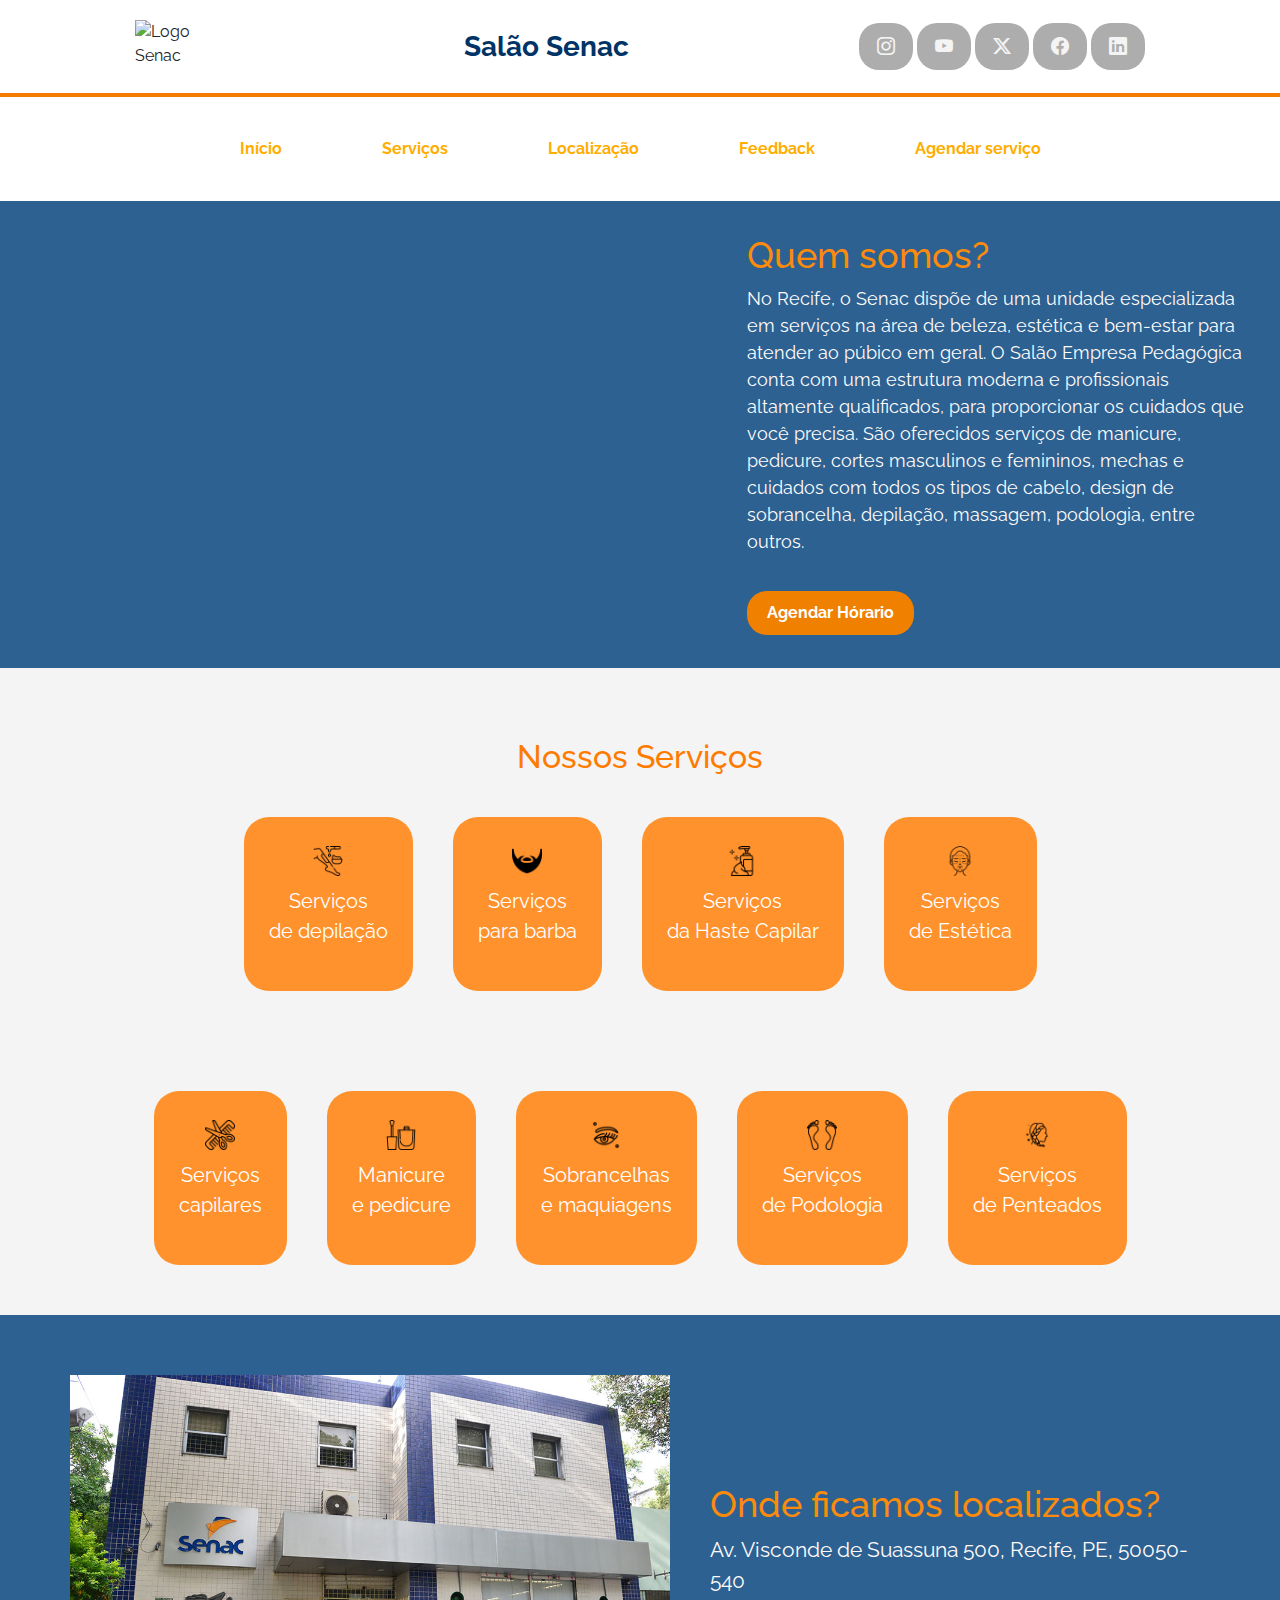
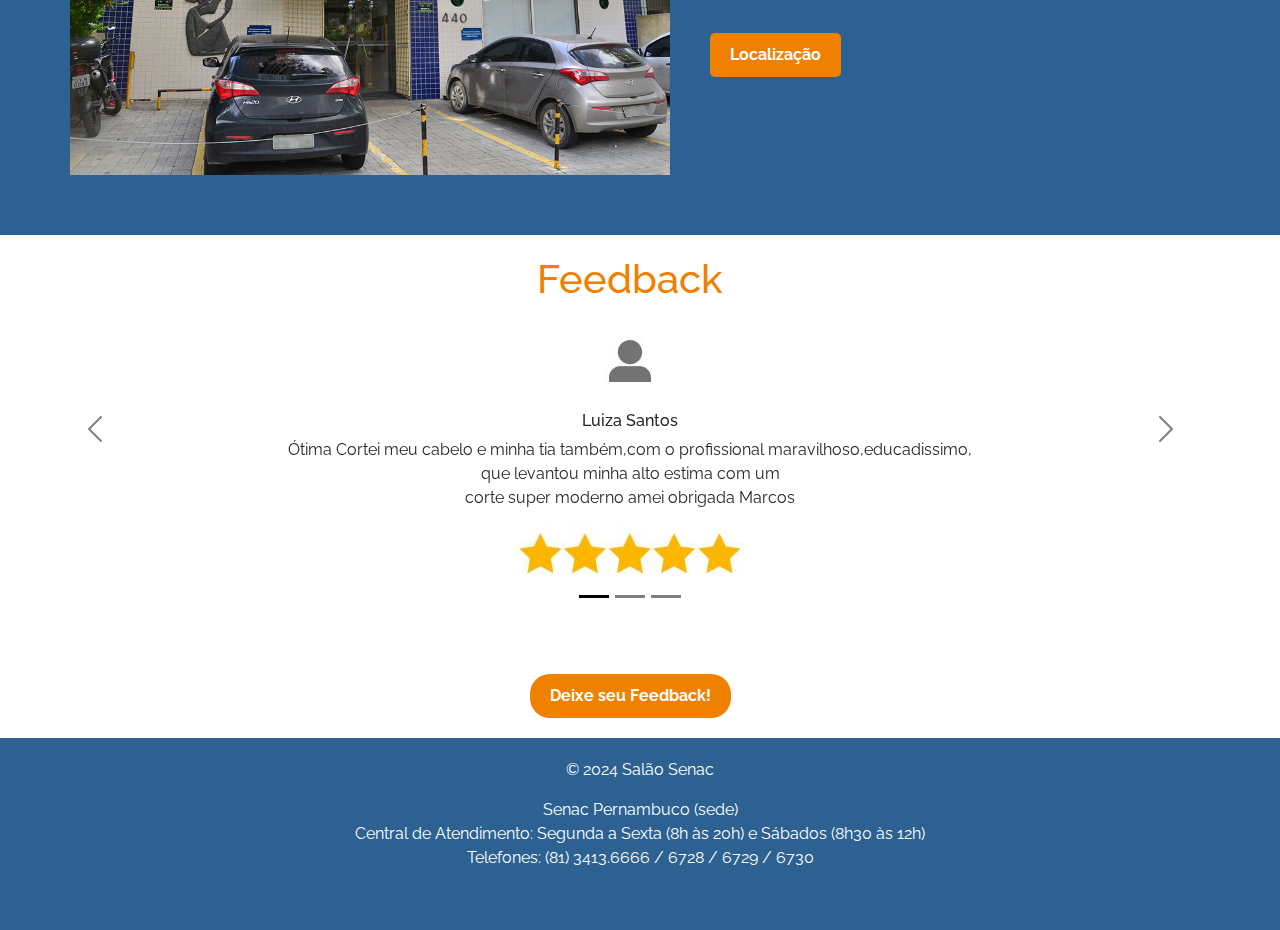
==== commit 1898dac2: "Update index.html" ====
--- a/index.html
+++ b/index.html
@@ -162,7 +162,7 @@
       </button>
     </div>
     <div class="deixarfeedback">
-      <a href="">Deixe seu Feedback!</a>
+      <a href="componentes/cadastro.html">Deixe seu Feedback!</a>
     </div>
   </div>
 
--- a/style/style.css
+++ b/style/style.css
@@ -1,45 +1,59 @@
 @import url('https://fonts.googleapis.com/css2?family=Dosis:wght@200..800&family=Playfair+Display:ital,wght@0,400..900;1,400..900&family=Raleway:ital,wght@0,100..900;1,100..900&display=swap');
-*{
+* {
     font-family: "Raleway", sans-serif;
 }
+
 body {
     margin: 0;
     padding: 0;
     background-color: #f4f4f4;
 }
-.custom-hr {
-    border: none;              
-    height: 30px;              
-    background-color: #2d6191; 
-    margin: 0;                 
-  }
-a:hover{
-    color: #ff730062;
+
+a:hover {
+    color: #061b92c4;
     transform: scale(1.05);
 }
 
 /* Header */
 .header {
-    background-color: #ffffff;
+    display: flex;
+    justify-content: space-around;
+    align-items: center;
     padding: 20px;
-    margin: auto;
-   
-}
-.header img{
-    height: 90px;
-     display: block;
-     margin: 30px auto;
-      width: 100px;
-
+    background-color: #fff;
+    /* Cor de fundo */
+    border-bottom: 4px solid #f57c00;
+
+}
+
+.header img {
+    max-width: 100px;
+    margin-bottom: 5px;
 }
 
 .header h1 {
-    font-family: 'Poppins', sans-serif;
-    font-weight: 700; 
+    font-size: 28px;
+    /* Tamanho do texto */
+    color: #003366;
+    /* Cor do texto */
+    font-weight: bold;
     margin: 0;
-    color: #FF8801;
-    margin-top: 30px;
-    text-align: center;
+}
+
+.btn-social button {
+    padding: 10px 18px;
+    font-size: 18px;
+    font-weight: 300;
+    background-color: rgb(173, 173, 173);
+    border: 0;
+    border-radius: 20px;
+    cursor: pointer;
+    transition: .2s;
+    color: #f4f4f4;
+}
+
+.header button:hover {
+    background-color: #f08000;
 }
 
 /* Navigation */
@@ -48,7 +62,6 @@
     padding: 40px 0;
     display: flex;
     justify-content: center;
-   
 }
 
 
@@ -57,19 +70,23 @@
     text-decoration: none;
     margin: 0 50px;
     font-weight: bold;
-    transition:  transform 0.5s ease;
-}
+    transition: transform 0.5s ease;
+}
+
 /* Hero Section */
 .inicio {
     display: flex;
     justify-content: space-between;
     align-items: center;
     background-color: #2d6191;
-    padding: 20px;}
+    padding: 33px;
+}
 
 .inicio img {
-    max-width: 730px;
+    max-width: 710px;
     margin-right: 80px;
+    position: relative;
+    animation: flutuar 2.5s ease-in-out infinite alternate;
 }
 
 .inicio-content {
@@ -95,21 +112,22 @@
     padding: 10px 20px;
     text-decoration: none;
     font-weight: bold;
-    border-radius: 5px;
-    transition:  transform 0.5s ease;
+    border-radius: 20px;
+    transition: transform 0.5s ease;
 }
 
 /* Services Section */
 .services {
     background-color: #f4f4f4;
-    padding: 40px 0;
+    padding: 50px 0;
     text-align: center;
 }
 
 .services h3 {
     font-size: 32px;
-    color:#fc8b0b;
+    color: #ff7b00;
     margin-bottom: 20px;
+    padding: 20px;
 }
 
 .service-items {
@@ -119,33 +137,31 @@
 }
 
 .service-item {
-    width: 190px;
-    background-color: white;
-    padding: 20px;
-    border-radius: 10px;
-    box-shadow: 0 4px 10px rgba(0, 0, 0, 0.1);
-    transition: background-color 1s ease, transform 1s ease;
-}
+    padding: 29px 25px;
+    font-size: 18px;
+    background-color: rgb(255, 146, 44);
+    border: 0;
+    border-radius: 25px;
+    cursor: pointer;
+    transition: .2s;
+}
+
 .service-item:hover {
-    background-color: #f8c475; /* Muda a cor de fundo ao passar o mouse */
-    box-shadow: 0 4px 15px rgba(250, 156, 102, 0.2); /* Adiciona uma sombra */
+    background-color: #2d6191d0;
+    /* Muda a cor de fundo ao passar o mouse */
     cursor: pointer;
-    transform: scale(1.1);
 }
 
 .service-item img {
-    max-width: 50px;
+    max-width: 30px;
     margin-bottom: 10px;
 }
 
-.service-item h4 {
+.service-item p {
     font-size: 20px;
-    color: #f08000;
-}
-
-.service-item p {
-    color: #666;
-}
+    color: #ffffff;
+}
+
 /* localizacao */
 .localizacao {
     display: flex;
@@ -184,24 +200,44 @@
     text-decoration: none;
     font-weight: bold;
     border-radius: 5px;
-    transition:  transform 0.5s ease;
-}
+    transition: transform 0.5s ease;
+}
+
 /* feedback */
-.carousel{
+.carousel {
     margin-bottom: 30px;
     margin-right: 20px;
 }
-.carousel h3{
+
+.carousel h3 {
     text-align: center;
     color: #f08000;
     font-size: 40px;
     margin-top: 20px;
 }
-.carousel-control-prev-icon, 
-.carousel-control-next-icon {
-  background-color: rgba(255, 165, 0, 0.8); /* Laranja transparente */
-  border-radius: 50%; /* Para deixar arredondado */
-}
+
+.deixarfeedback {
+    display: flex; /* Torna a div um container flexível */
+    justify-content: center;
+    align-items: center;
+    text-align: center;
+    margin-right: 20px;
+    padding-bottom: 20px;
+}
+
+.deixarfeedback a{
+    display: inline-block;
+    margin-top: 20px;
+    background-color: #f08000;
+    color: white;
+    padding: 10px 20px;
+    text-decoration: none;
+    font-weight: bold;
+    border-radius: 20px;
+    transition: transform 0.5s ease;
+    align-items: center;
+}
+
 /* footer */
 footer {
     padding: 20px;
@@ -210,7 +246,19 @@
     color: white;
 }
 
-.carousel{
+.carousel {
     margin-bottom: 30px;
     margin-right: 20px;
 }
+
+/* animação */
+@keyframes flutuar {
+    0% {
+        top: 0;
+
+    }
+
+    100% {
+        top: 30px;
+    }
+}
